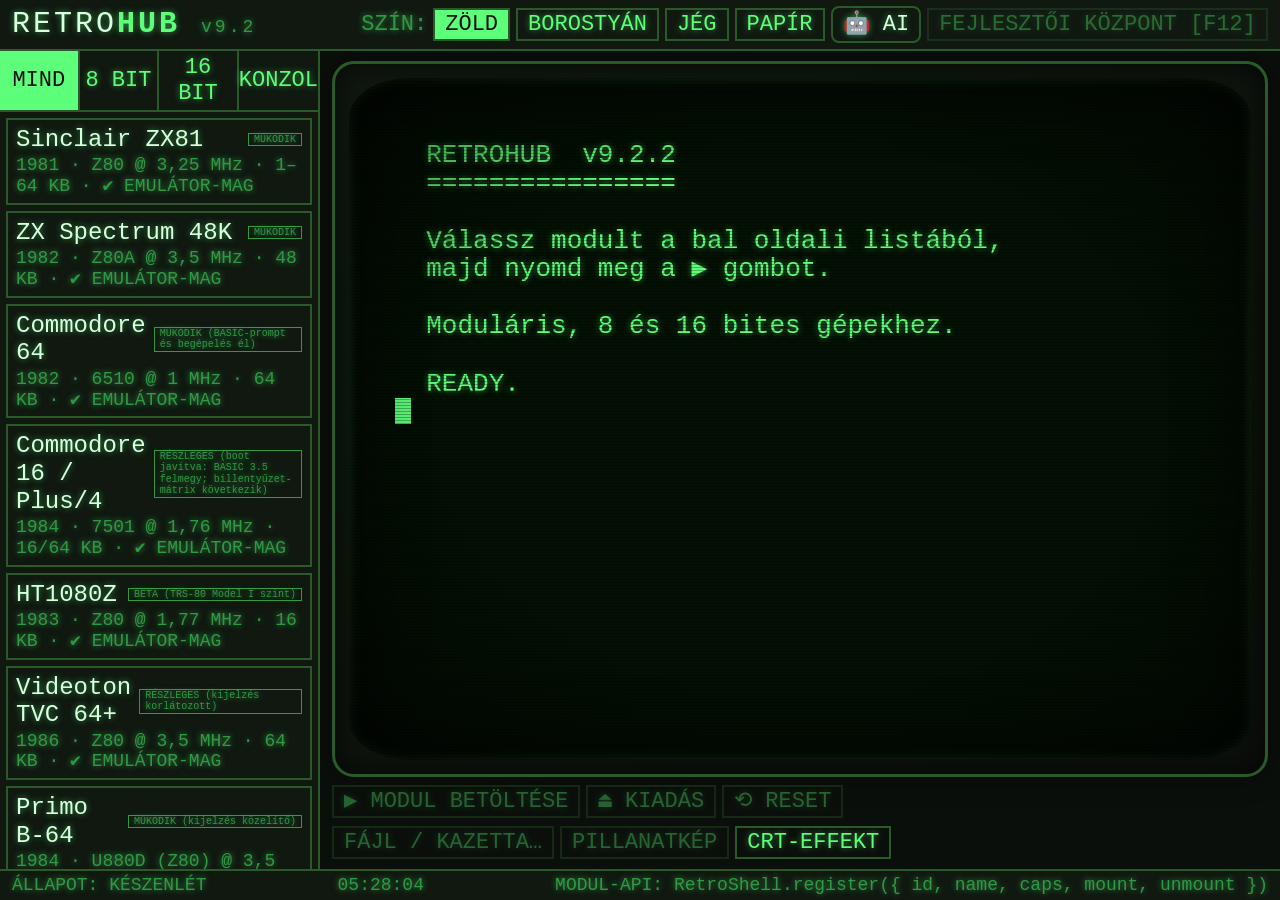
==== index.html @ b8c6a6ab "v9.2.2: C64+C16 boot javítás, Amiga csak-ROM boot - C64: SED/BIT/IRQ- push maghibák javítva, VIC $D0" ====
<!doctype html>
<html lang="hu">
<head>
<meta charset="utf-8">
<meta name="viewport" content="width=device-width,initial-scale=1">
<meta http-equiv="refresh" content="0; url=RETROHUB.html">
<title>RETROHUB v9.2.3</title>
</head>
<body>
<script>location.replace('RETROHUB.html');</script>
<p><a href="RETROHUB.html">RETROHUB indítása…</a></p>
</body>
</html>
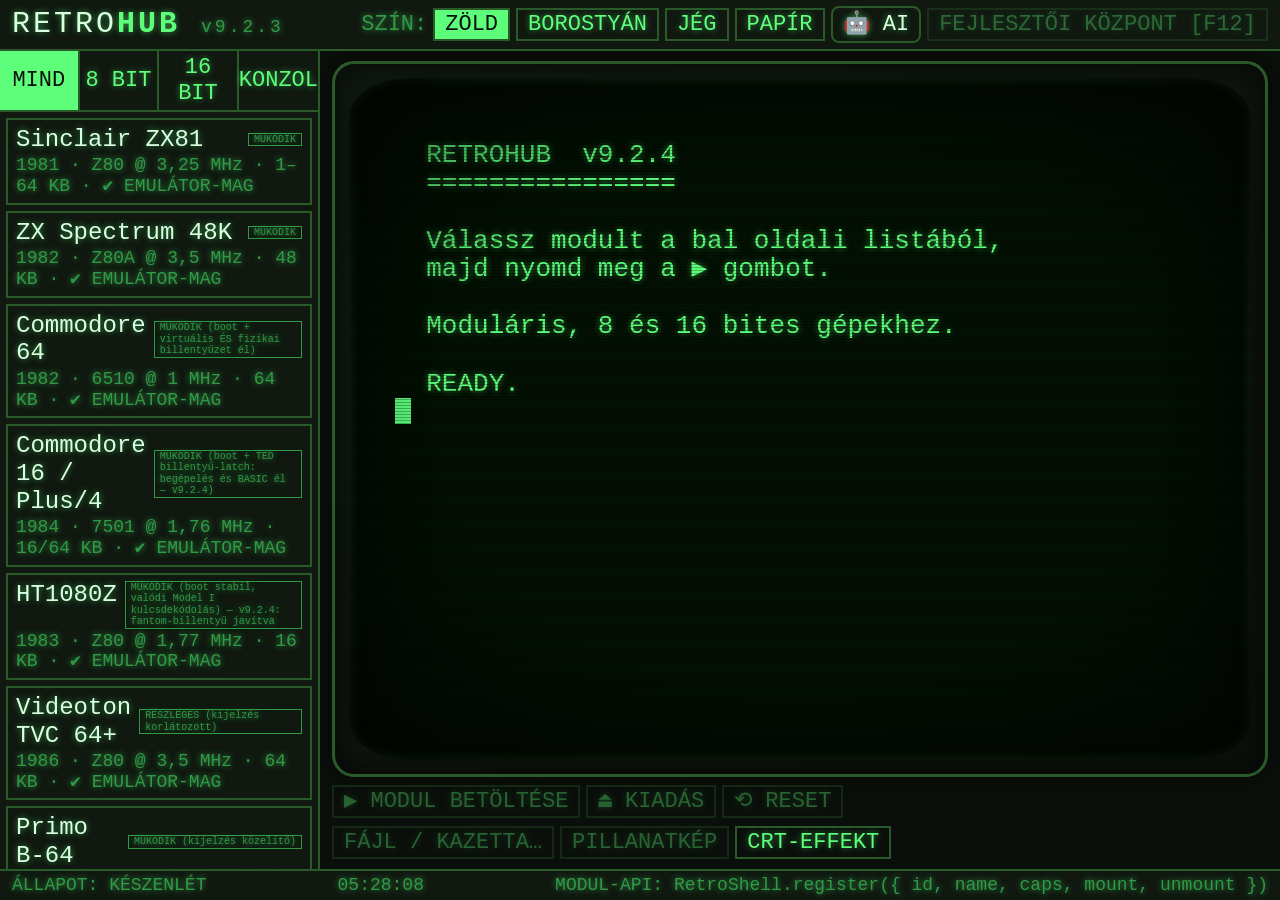
==== commit 4ce347dc: "v9.2.4: index.html cím szinkronizálva" ====
--- a/index.html
+++ b/index.html
@@ -4,7 +4,7 @@
 <meta charset="utf-8">
 <meta name="viewport" content="width=device-width,initial-scale=1">
 <meta http-equiv="refresh" content="0; url=RETROHUB.html">
-<title>RETROHUB v9.2.3</title>
+<title>RETROHUB v9.2.4</title>
 </head>
 <body>
 <script>location.replace('RETROHUB.html');</script>
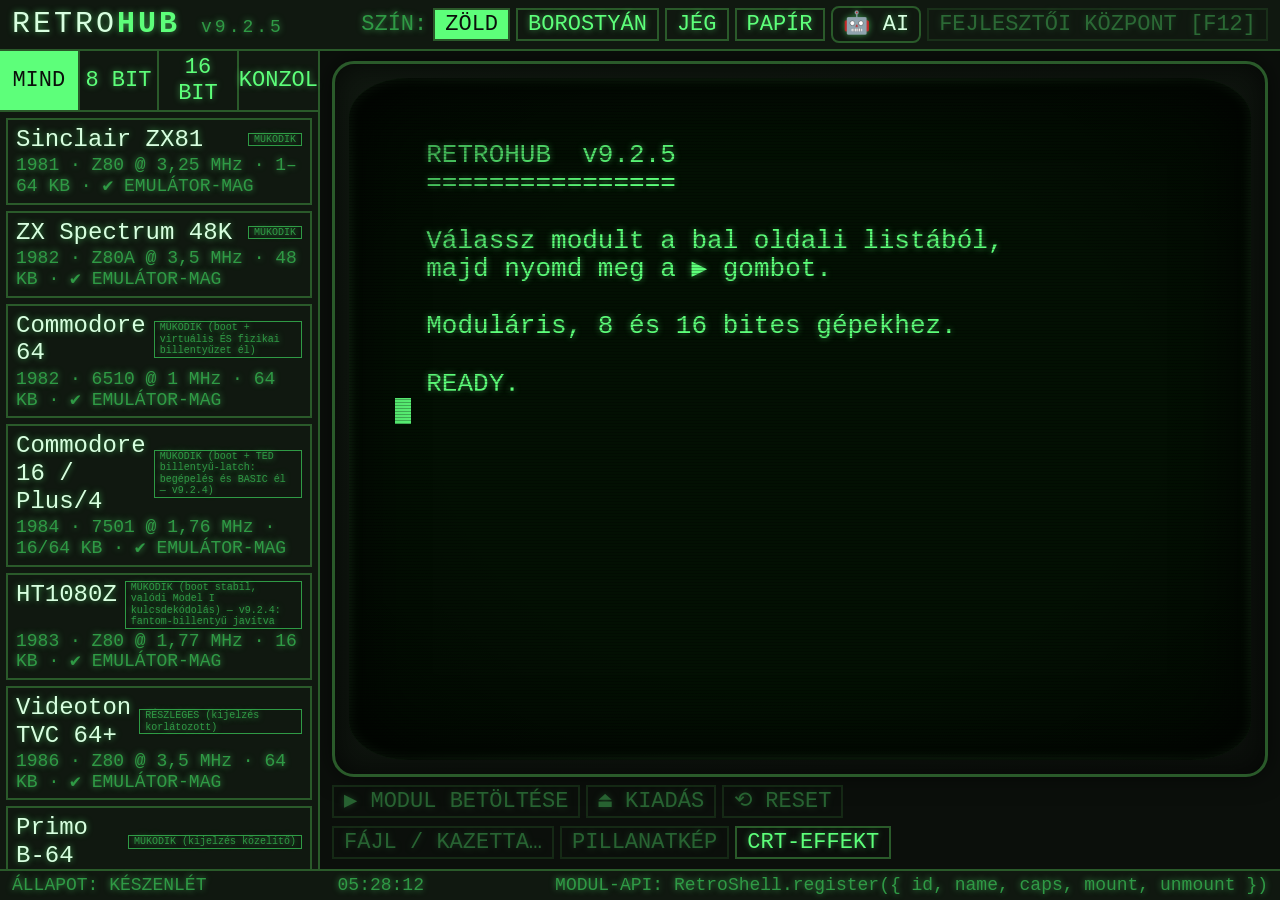
==== commit 3348f1c5: "v9.2.5: mobil nézet átalakítása — géplista fiókban, képernyő+billentyűzet rögzítve - Géplista: alul-" ====
--- a/index.html
+++ b/index.html
@@ -4,7 +4,7 @@
 <meta charset="utf-8">
 <meta name="viewport" content="width=device-width,initial-scale=1">
 <meta http-equiv="refresh" content="0; url=RETROHUB.html">
-<title>RETROHUB v9.2.4</title>
+<title>RETROHUB v9.2.5</title>
 </head>
 <body>
 <script>location.replace('RETROHUB.html');</script>
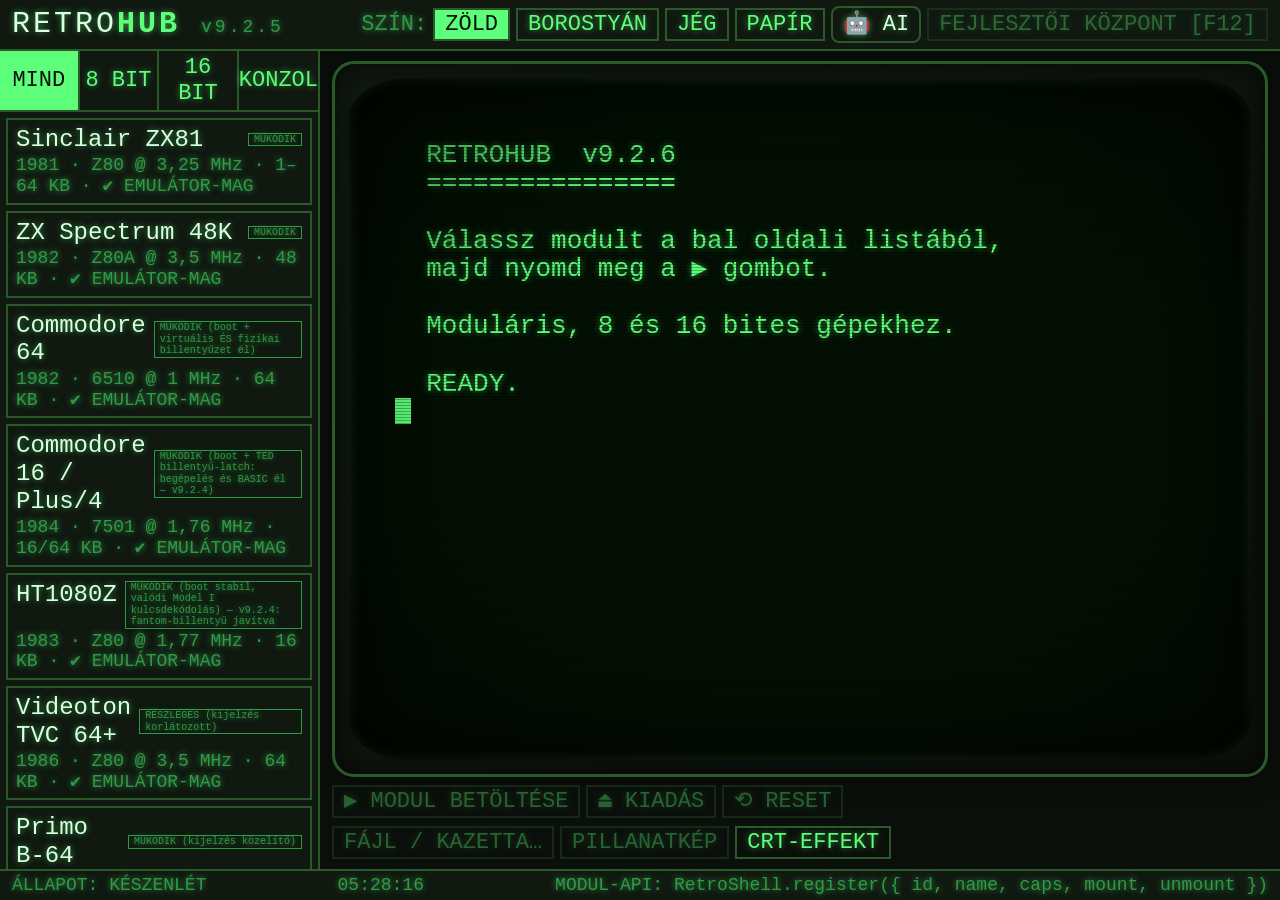
==== commit ff40113c: "v9.2.6: HT1080Z billentyűzet polaritás + teljes kalibráció, auto-boot - Gyökérok (CPU-trace): a ROM " ====
--- a/index.html
+++ b/index.html
@@ -4,7 +4,7 @@
 <meta charset="utf-8">
 <meta name="viewport" content="width=device-width,initial-scale=1">
 <meta http-equiv="refresh" content="0; url=RETROHUB.html">
-<title>RETROHUB v9.2.5</title>
+<title>RETROHUB v9.2.6</title>
 </head>
 <body>
 <script>location.replace('RETROHUB.html');</script>
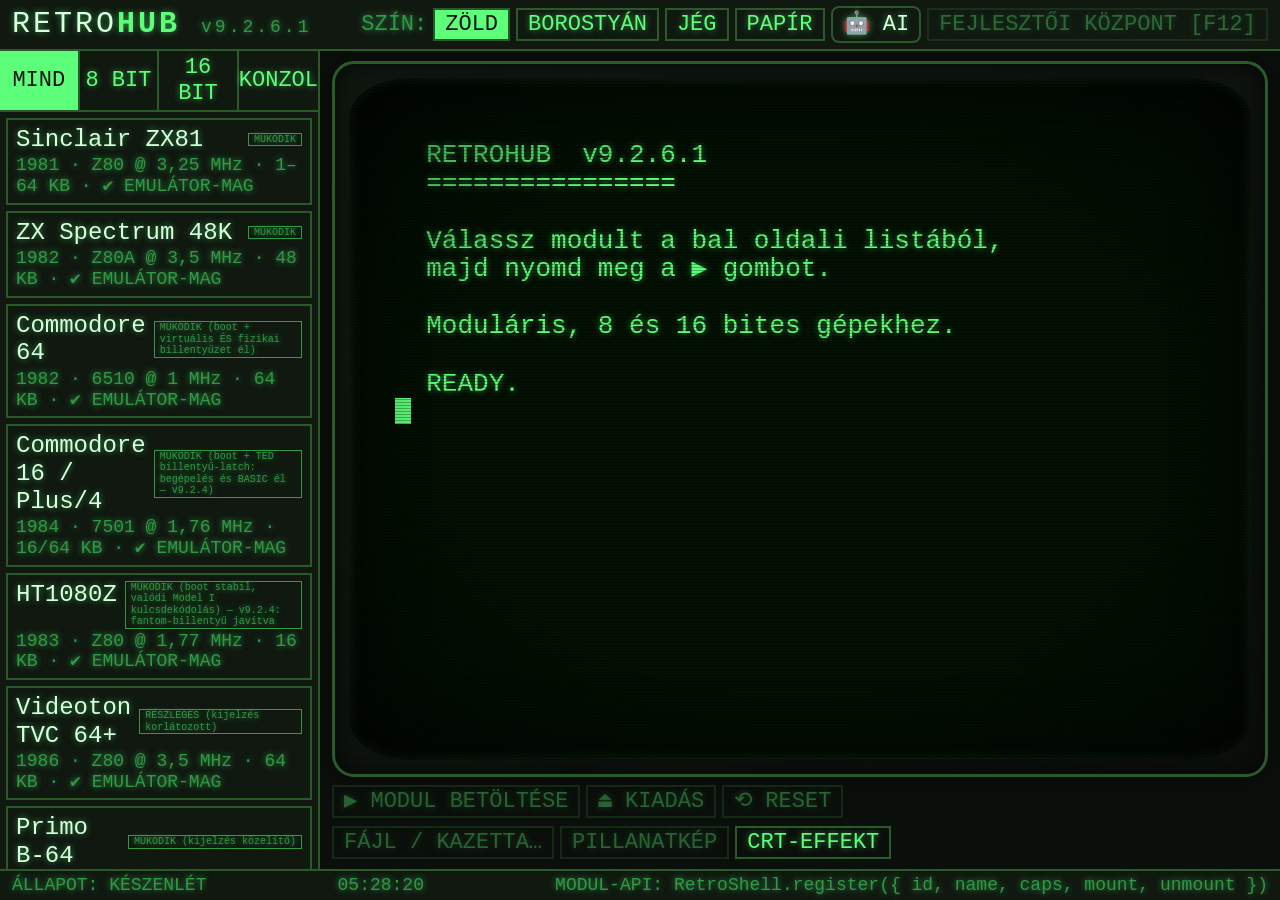
==== commit 3080daa2: "v9.2.6.1: külső review-javítások — verzióbélyeg + RHAI időkorlát - RETROHUB.html: verzióbélyegek egy" ====
--- a/index.html
+++ b/index.html
@@ -4,7 +4,7 @@
 <meta charset="utf-8">
 <meta name="viewport" content="width=device-width,initial-scale=1">
 <meta http-equiv="refresh" content="0; url=RETROHUB.html">
-<title>RETROHUB v9.2.6</title>
+<title>RETROHUB v9.2.6.1</title>
 </head>
 <body>
 <script>location.replace('RETROHUB.html');</script>
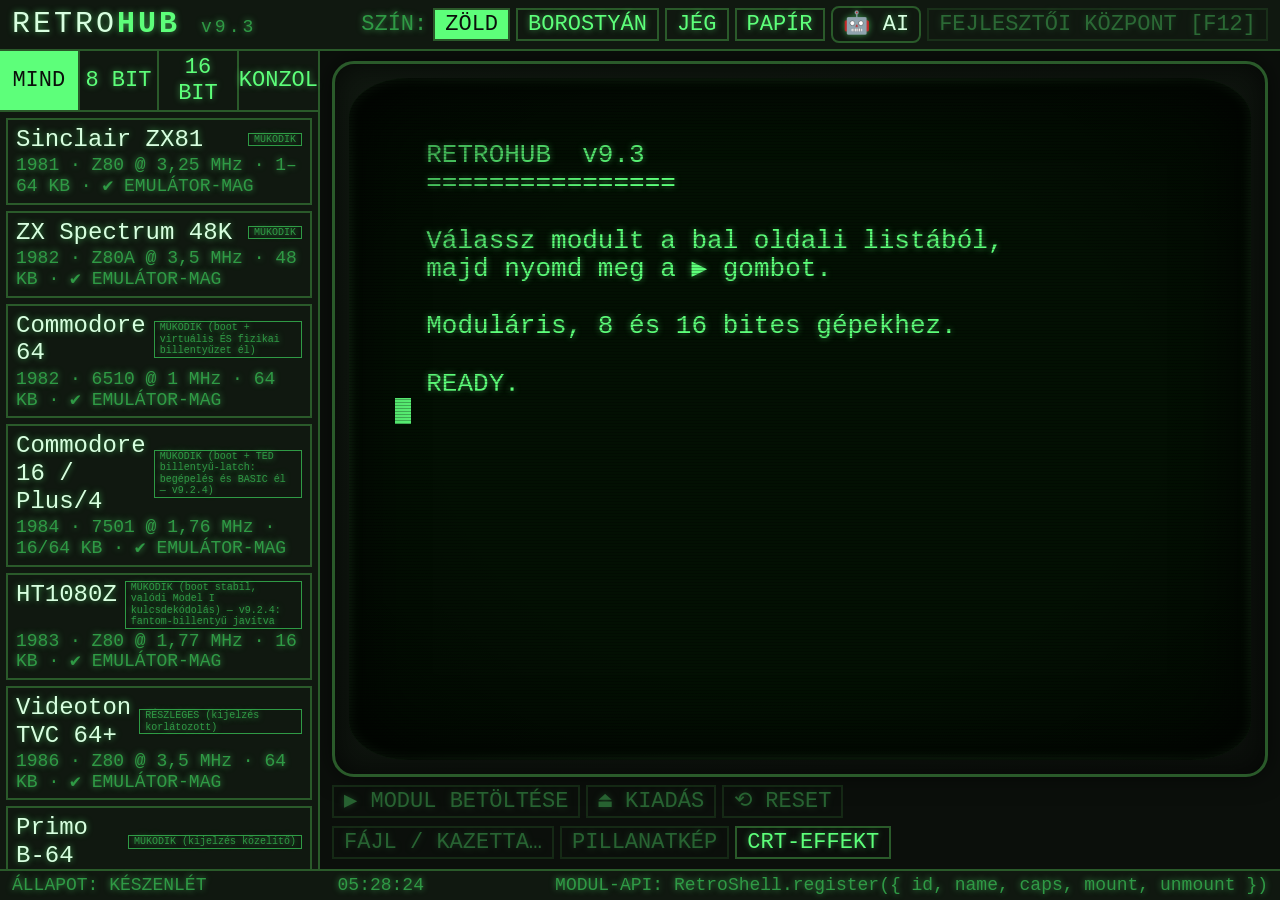
==== commit c392573b: "v9.3: pillanatkép-mentés (snapshot) + ZX81 beágyazott ROM sorrendjavítás - ÚJ RH_SNAP modul (fejlesz" ====
--- a/index.html
+++ b/index.html
@@ -4,7 +4,7 @@
 <meta charset="utf-8">
 <meta name="viewport" content="width=device-width,initial-scale=1">
 <meta http-equiv="refresh" content="0; url=RETROHUB.html">
-<title>RETROHUB v9.2.6.1</title>
+<title>RETROHUB v9.3</title>
 </head>
 <body>
 <script>location.replace('RETROHUB.html');</script>
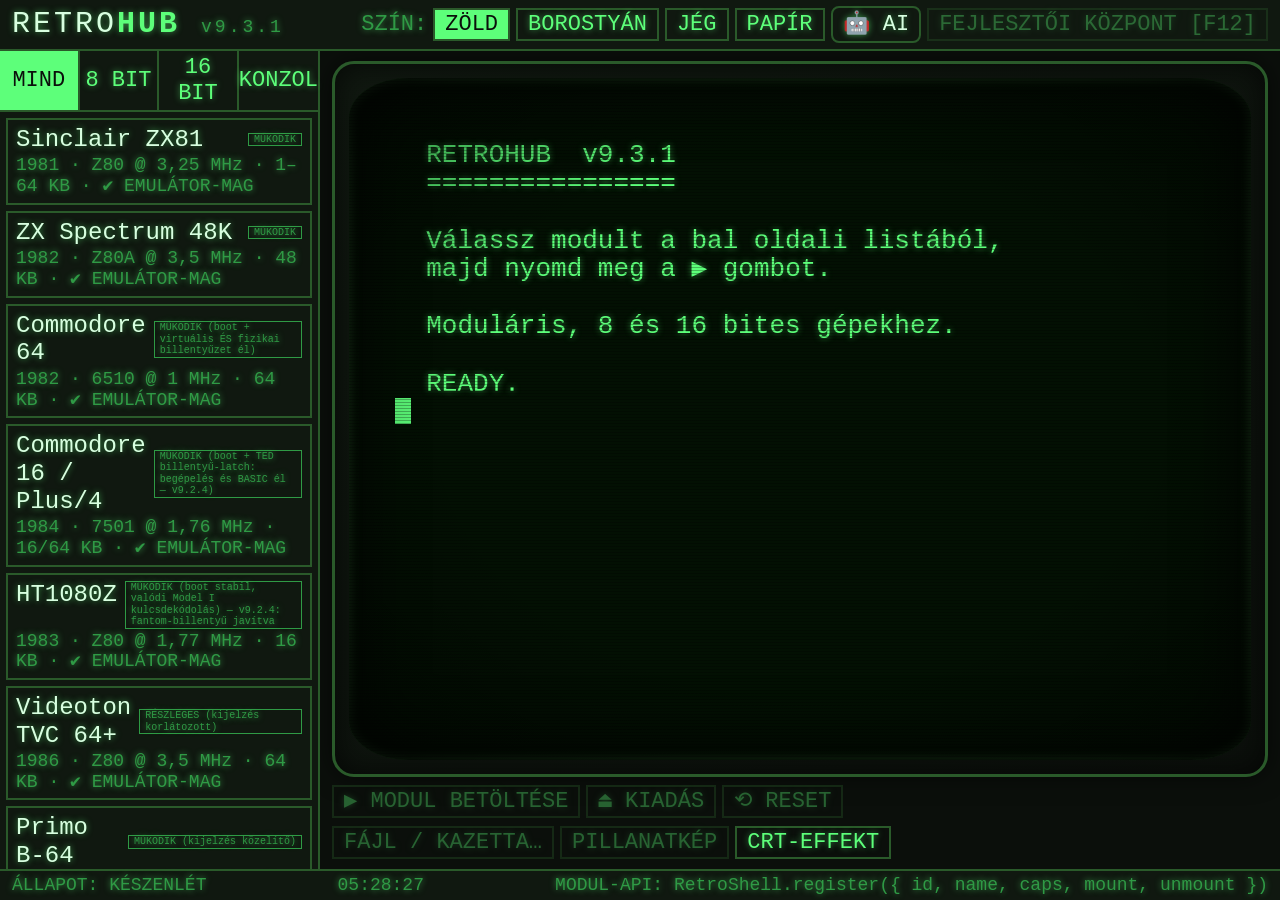
==== commit 6eae00f0: "v9.3.1: ZX Spectrum .snapshot (Amiga) kezelés + beágyazott példajátékok" ====
--- a/index.html
+++ b/index.html
@@ -4,7 +4,7 @@
 <meta charset="utf-8">
 <meta name="viewport" content="width=device-width,initial-scale=1">
 <meta http-equiv="refresh" content="0; url=RETROHUB.html">
-<title>RETROHUB v9.3</title>
+<title>RETROHUB v9.3.1</title>
 </head>
 <body>
 <script>location.replace('RETROHUB.html');</script>
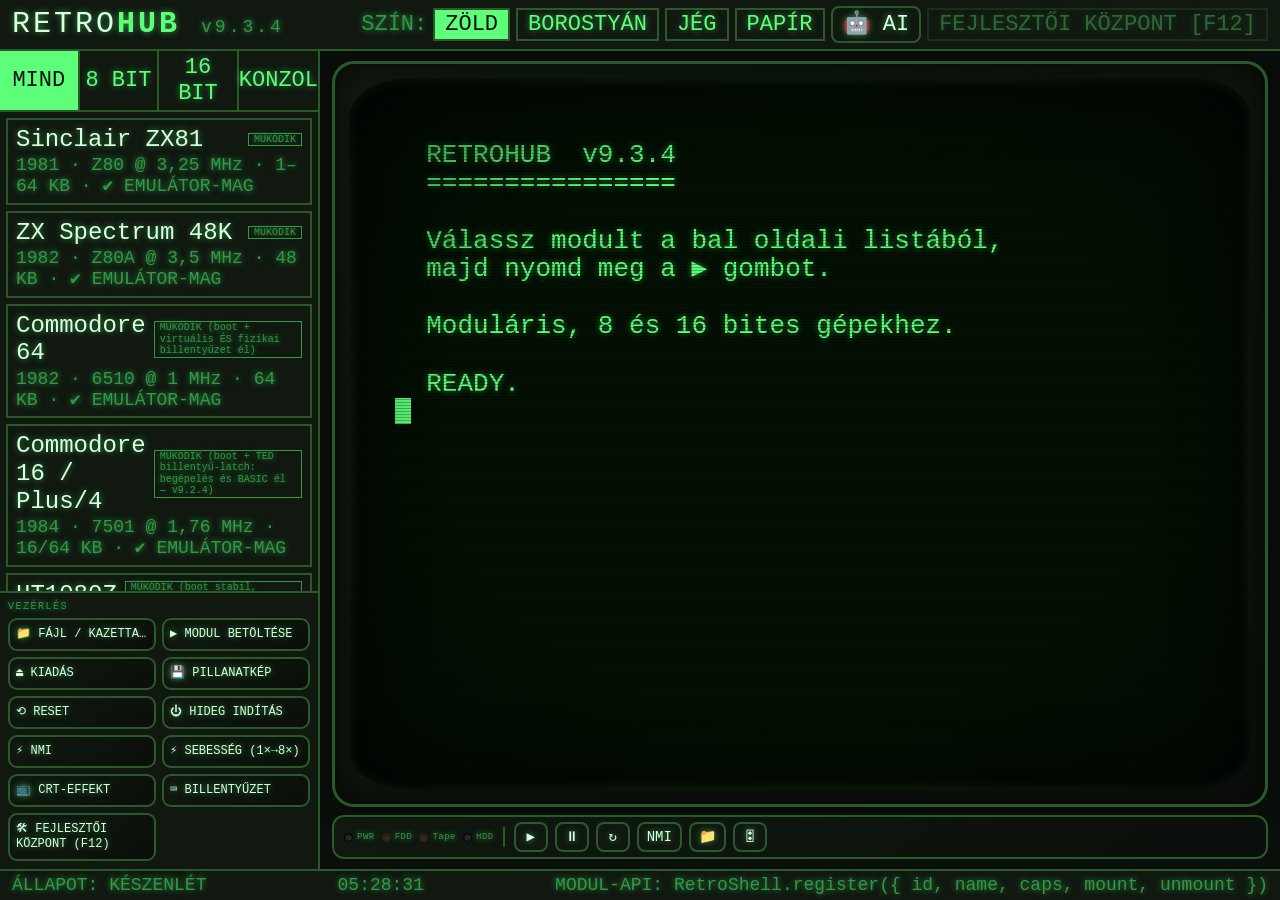
==== commit cdab5bc1: "v9.3.4: indítási megbízhatóság — Amiga WebAudio-hiba nem szakítja meg az indítást (néma emuláció fal" ====
--- a/index.html
+++ b/index.html
@@ -4,7 +4,7 @@
 <meta charset="utf-8">
 <meta name="viewport" content="width=device-width,initial-scale=1">
 <meta http-equiv="refresh" content="0; url=RETROHUB.html">
-<title>RETROHUB v9.3.1</title>
+<title>RETROHUB v9.3.4</title>
 </head>
 <body>
 <script>location.replace('RETROHUB.html');</script>
